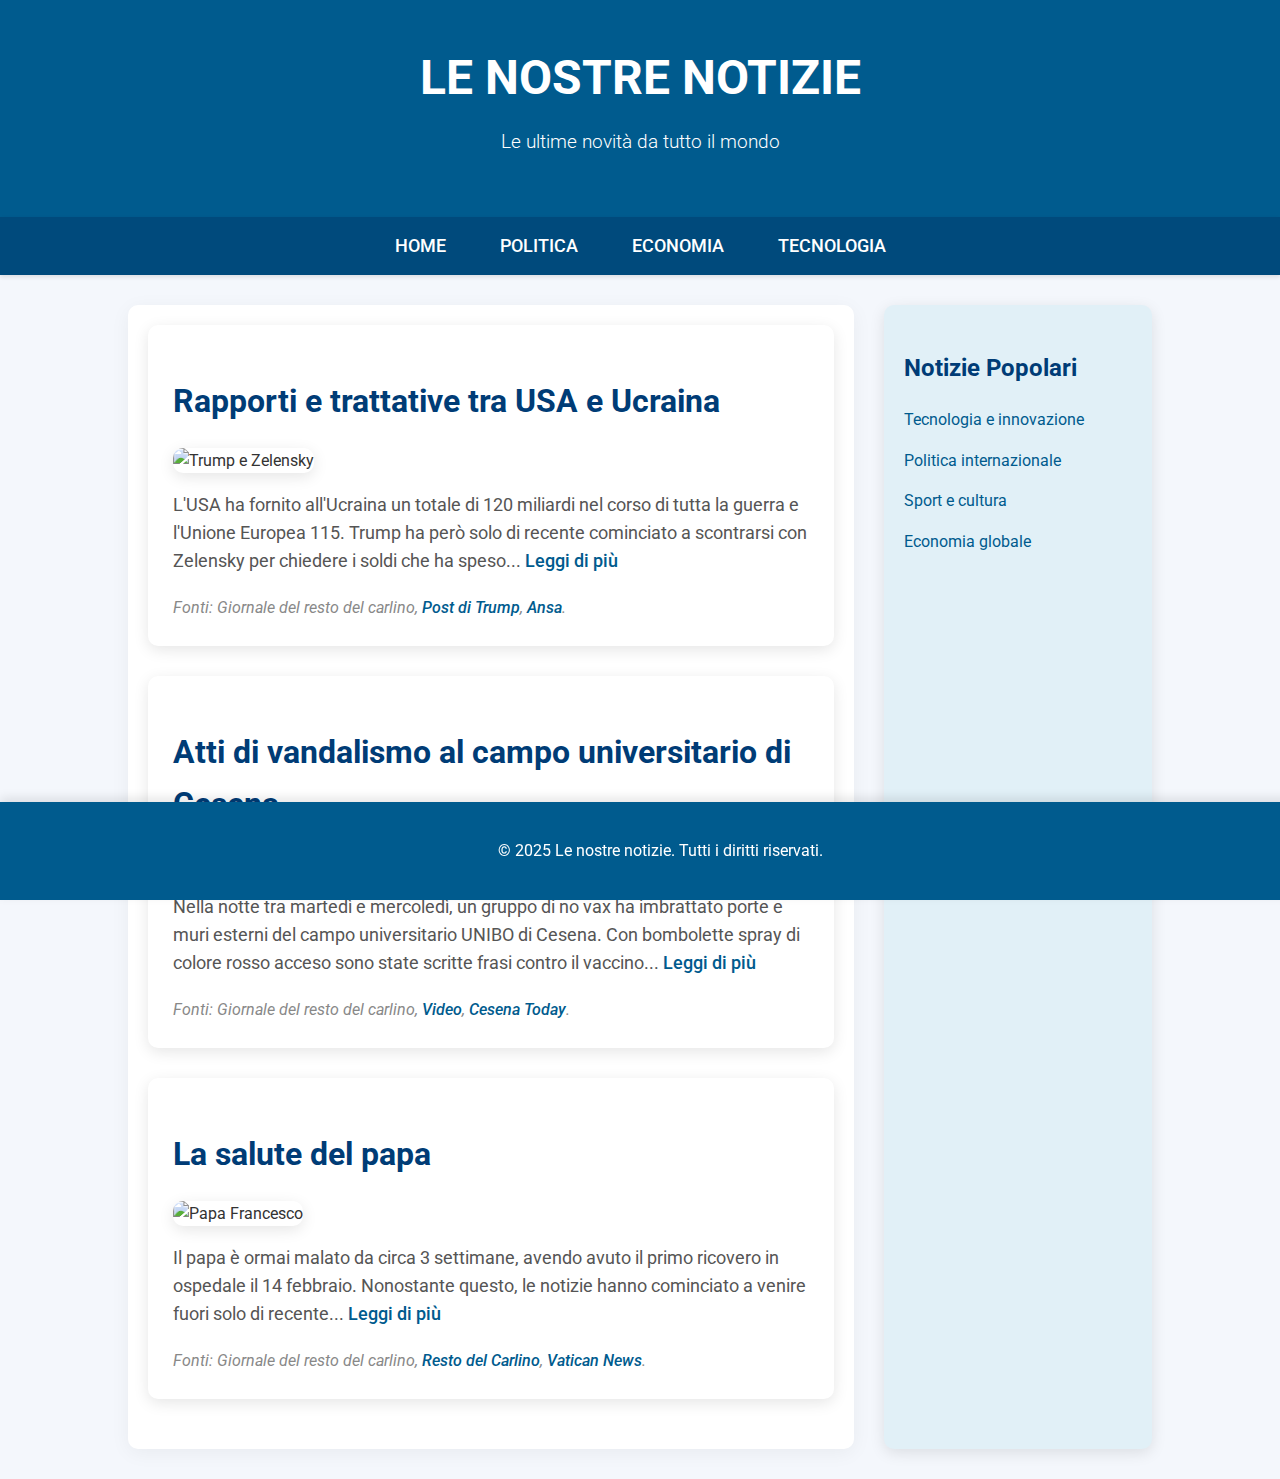
==== index.html @ 73ba54ee "Base del sito" ====
<!DOCTYPE html>
<html lang="it">
<head>
    <meta charset="UTF-8">
    <meta name="viewport" content="width=device-width, initial-scale=1.0">
    <title>Le nostre notizie</title>
    <link href="https://fonts.googleapis.com/css2?family=Roboto:wght@300;400;500;700&display=swap" rel="stylesheet">
    <style>
        /* Global Styles */
        body {
            font-family: 'Roboto', sans-serif;
            margin: 0;
            padding: 0;
            background-color: #f4f7fc;
            color: #333;
            line-height: 1.6;
        }

        header {
            background-color: #005b8e;
            color: #fff;
            text-align: center;
            padding: 40px;
            box-shadow: 0 4px 10px rgba(0, 0, 0, 0.1);
        }

        header h1 {
            margin: 0;
            font-size: 3rem;
            font-weight: 700;
            text-transform: uppercase;
        }

        header p {
            font-size: 1.2rem;
            font-weight: 300;
            margin-top: 10px;
        }

        nav {
            background-color: #004a7c;
            padding: 15px 0;
            text-align: center;
            font-weight: 500;
            box-shadow: 0 2px 4px rgba(0, 0, 0, 0.1);
        }

        nav a {
            color: #fff;
            text-decoration: none;
            margin: 0 25px;
            text-transform: uppercase;
            font-size: 1.1rem;
            transition: color 0.3s ease, transform 0.3s ease;
        }

        nav a:hover {
            color: #ffd700;
            transform: scale(1.1);
        }

        /* Layout Styles */
        .container {
            display: flex;
            flex-wrap: wrap;
            justify-content: space-between;
            padding: 30px 10%;
            gap: 30px;
        }

        .main-content {
            flex: 3;
            padding: 20px;
            background-color: #fff;
            border-radius: 10px;
            box-shadow: 0 4px 20px rgba(0, 0, 0, 0.05);
        }

        .sidebar {
            flex: 1;
            background-color: #e1f0f7;
            padding: 20px;
            border-radius: 10px;
            box-shadow: 0 4px 15px rgba(0, 0, 0, 0.1);
        }

        .news-item {
            background-color: #fff;
            padding: 25px;
            margin-bottom: 30px;
            border-radius: 10px;
            box-shadow: 0 4px 15px rgba(0, 0, 0, 0.1);
        }

        .news-item h2 {
            font-size: 2rem;
            color: #003c76;
            margin-bottom: 20px;
        }

        .news-item img {
            width: 100%;
            border-radius: 10px;
            box-shadow: 0 4px 15px rgba(0, 0, 0, 0.1);
            transition: transform 0.3s ease;
        }

        .news-item img:hover {
            transform: scale(1.05);
        }

        .news-item p {
            font-size: 1.1rem;
            margin-bottom: 20px;
            color: #555;
        }

        .news-item i {
            font-size: 1rem;
            color: #888;
        }

        .news-item a {
            color: #005b8e;
            text-decoration: none;
            font-weight: 500;
            transition: color 0.3s ease;
        }

        .news-item a:hover {
            color: #ffd700;
        }

        /* Sidebar Styles */
        .sidebar h3 {
            font-size: 1.5rem;
            color: #003c76;
            margin-bottom: 20px;
        }

        .sidebar ul {
            list-style-type: none;
            padding: 0;
        }

        .sidebar ul li {
            margin-bottom: 15px;
        }

        .sidebar ul li a {
            color: #005b8e;
            text-decoration: none;
            font-size: 1rem;
            transition: color 0.3s ease;
        }

        .sidebar ul li a:hover {
            color: #ffd700;
        }

        /* Footer Styles */
        footer {
            background-color: #005b8e;
            color: #fff;
            text-align: center;
            padding: 20px;
            font-size: 1rem;
            position: fixed;
            width: 100%;
            bottom: 0;
            box-shadow: 0 -4px 10px rgba(0, 0, 0, 0.1);
        }

        /* Responsiveness */
        @media (max-width: 768px) {
            .container {
                padding: 30px 5%;
            }

            .main-content {
                flex: 1;
            }

            .sidebar {
                flex: 1;
                margin-top: 30px;
            }

            header h1 {
                font-size: 2.5rem;
            }

            nav a {
                font-size: 1rem;
                margin: 0 15px;
            }
        }

    </style>
</head>
<body>

<header>
    <h1>Le nostre notizie</h1>
    <p>Le ultime novità da tutto il mondo</p>
</header>

<nav>
    <a href="#">Home</a>
    <a href="#">Politica</a>
    <a href="#">Economia</a>
    <a href="#">Tecnologia</a>
</nav>

<div class="container">
    <div class="main-content">
        <div class="news-item">
            <h2>Rapporti e trattative tra USA e Ucraina</h2>
            <img src="trump.webp" alt="Trump e Zelensky">
            <p>L'USA ha fornito all'Ucraina un totale di 120 miliardi nel corso di tutta la guerra e l'Unione Europea 115. Trump ha però solo di recente cominciato a scontrarsi con Zelensky per chiedere i soldi che ha speso... <a href="notizia1.html">Leggi di più</a></p>
            <i>Fonti: Giornale del resto del carlino, <a href="https://truthsocial.com/@realDonaldTrump/posts/114031332924234939">Post di Trump</a>, <a href="https://www.eunews.it/2025/02/19/trump-zelensky-dittatore-accuse-ue/">Ansa</a>.</i>
        </div>

        <div class="news-item">
            <h2>Atti di vandalismo al campo universitario di Cesena</h2>
            <img src="università.jpg" alt="Università di Cesena">
            <p>Nella notte tra martedì e mercoledì, un gruppo di no vax ha imbrattato porte e muri esterni del campo universitario UNIBO di Cesena. Con bombolette spray di colore rosso acceso sono state scritte frasi contro il vaccino... <a href="https://www.cesenatoday.it/video/vandali-no-vax-cesena-campus-video.html">Leggi di più</a></p>
            <i>Fonti: Giornale del resto del carlino, <a href="https://www.cesenatoday.it/video/vandali-no-vax-cesena-campus-video.html">Video</a>, <a href="https://www.cesenatoday.it/cronaca/raid-vandalico-campus-universitario-cesena-oggi.html">Cesena Today</a>.</i>
        </div>

        <div class="news-item">
            <h2>La salute del papa</h2>
            <img src="papa.jpeg" alt="Papa Francesco">
            <p>Il papa è ormai malato da circa 3 settimane, avendo avuto il primo ricovero in ospedale il 14 febbraio. Nonostante questo, le notizie hanno cominciato a venire fuori solo di recente... <a href="https://www.quotidiano.net/cronaca/papa-francesco-corvi-vaticano-x46p3sdi">Leggi di più</a></p>
            <i>Fonti: Giornale del resto del carlino, <a href="https://www.quotidiano.net/cronaca/papa-francesco-corvi-vaticano-x46p3sdi">Resto del Carlino</a>, <a href="https://www.vaticannews.va/it/papa/news/2025-02/notte-tranquilla-per-il-papa-al-gemelli.html">Vatican News</a>.</i>
        </div>
    </div>

    <div class="sidebar">
        <h3>Notizie Popolari</h3>
        <ul>
            <li><a href="#">Tecnologia e innovazione</a></li>
            <li><a href="#">Politica internazionale</a></li>
            <li><a href="#">Sport e cultura</a></li>
            <li><a href="#">Economia globale</a></li>
        </ul>
    </div>
</div>

<footer>
    <p>&copy; 2025 Le nostre notizie. Tutti i diritti riservati.</p>
</footer>

</body>
</html>
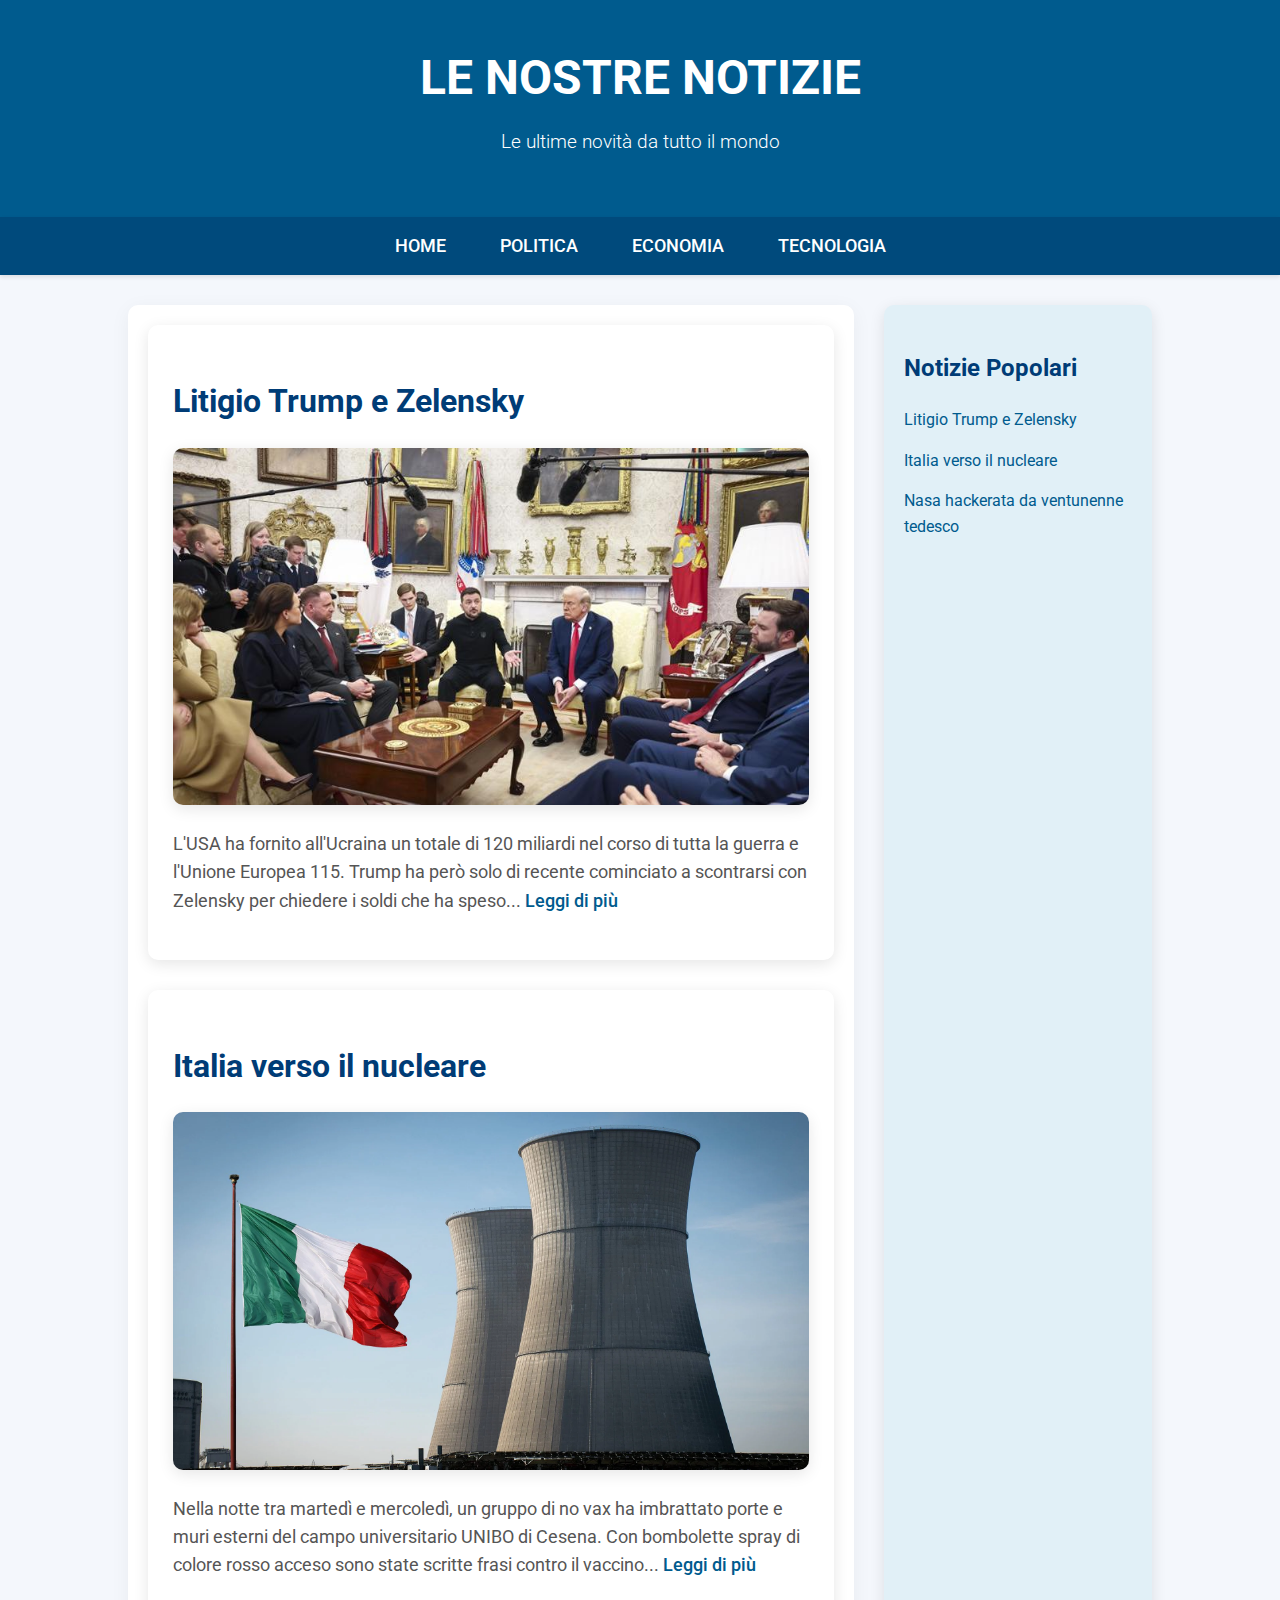
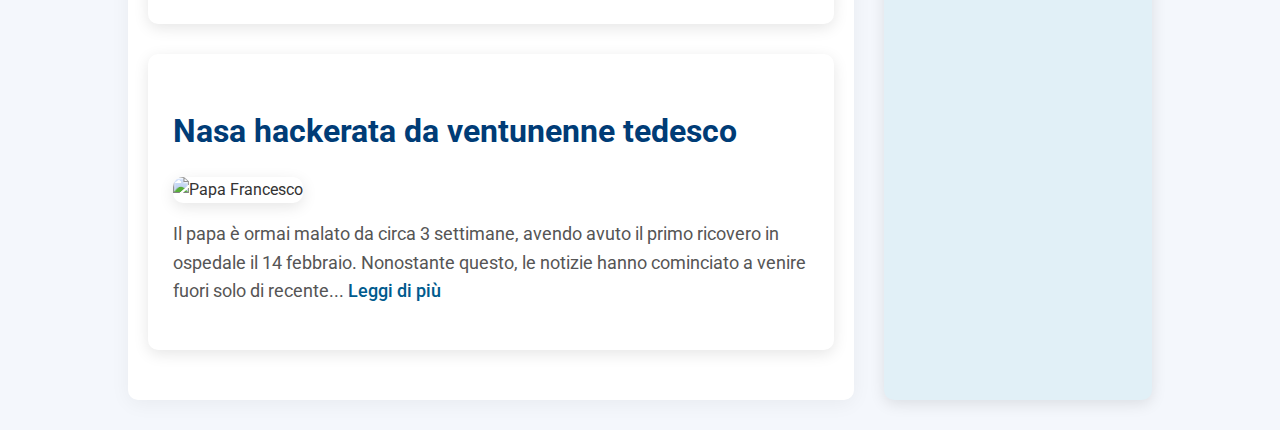
==== commit e021167b: "Modifica generale" ====
--- a/index.html
+++ b/index.html
@@ -206,50 +206,42 @@
 </header>
 
 <nav>
-    <a href="#">Home</a>
-    <a href="#">Politica</a>
-    <a href="#">Economia</a>
-    <a href="#">Tecnologia</a>
+    <a href="index.html">Home</a>
+    <a href="notizia1.html">Politica</a>
+    <a href="notizia2.html">Economia</a>
+    <a href="notizia3.html">Tecnologia</a>
 </nav>
 
 <div class="container">
     <div class="main-content">
         <div class="news-item">
-            <h2>Rapporti e trattative tra USA e Ucraina</h2>
-            <img src="trump.webp" alt="Trump e Zelensky">
+            <h2>Litigio Trump e Zelensky</h2>
+            <img src="Trump-Zelensky.jpg" alt="Trump e Zelensky">
             <p>L'USA ha fornito all'Ucraina un totale di 120 miliardi nel corso di tutta la guerra e l'Unione Europea 115. Trump ha però solo di recente cominciato a scontrarsi con Zelensky per chiedere i soldi che ha speso... <a href="notizia1.html">Leggi di più</a></p>
-            <i>Fonti: Giornale del resto del carlino, <a href="https://truthsocial.com/@realDonaldTrump/posts/114031332924234939">Post di Trump</a>, <a href="https://www.eunews.it/2025/02/19/trump-zelensky-dittatore-accuse-ue/">Ansa</a>.</i>
         </div>
 
         <div class="news-item">
-            <h2>Atti di vandalismo al campo universitario di Cesena</h2>
-            <img src="università.jpg" alt="Università di Cesena">
+            <h2>Italia verso il nucleare</h2>
+            <img src="nucleare.webp" alt="Università di Cesena">
             <p>Nella notte tra martedì e mercoledì, un gruppo di no vax ha imbrattato porte e muri esterni del campo universitario UNIBO di Cesena. Con bombolette spray di colore rosso acceso sono state scritte frasi contro il vaccino... <a href="https://www.cesenatoday.it/video/vandali-no-vax-cesena-campus-video.html">Leggi di più</a></p>
-            <i>Fonti: Giornale del resto del carlino, <a href="https://www.cesenatoday.it/video/vandali-no-vax-cesena-campus-video.html">Video</a>, <a href="https://www.cesenatoday.it/cronaca/raid-vandalico-campus-universitario-cesena-oggi.html">Cesena Today</a>.</i>
         </div>
 
         <div class="news-item">
-            <h2>La salute del papa</h2>
+            <h2>Nasa hackerata da ventunenne tedesco</h2>
             <img src="papa.jpeg" alt="Papa Francesco">
             <p>Il papa è ormai malato da circa 3 settimane, avendo avuto il primo ricovero in ospedale il 14 febbraio. Nonostante questo, le notizie hanno cominciato a venire fuori solo di recente... <a href="https://www.quotidiano.net/cronaca/papa-francesco-corvi-vaticano-x46p3sdi">Leggi di più</a></p>
-            <i>Fonti: Giornale del resto del carlino, <a href="https://www.quotidiano.net/cronaca/papa-francesco-corvi-vaticano-x46p3sdi">Resto del Carlino</a>, <a href="https://www.vaticannews.va/it/papa/news/2025-02/notte-tranquilla-per-il-papa-al-gemelli.html">Vatican News</a>.</i>
         </div>
     </div>
 
     <div class="sidebar">
         <h3>Notizie Popolari</h3>
         <ul>
-            <li><a href="#">Tecnologia e innovazione</a></li>
-            <li><a href="#">Politica internazionale</a></li>
-            <li><a href="#">Sport e cultura</a></li>
-            <li><a href="#">Economia globale</a></li>
+            <li><a href="notizia1.html">Litigio Trump e Zelensky</a></li>
+            <li><a href="notizia2.html">Italia verso il nucleare</a></li>
+            <li><a href="notizia3.html">Nasa hackerata da ventunenne tedesco</a></li>
+
         </ul>
     </div>
 </div>
-
-<footer>
-    <p>&copy; 2025 Le nostre notizie. Tutti i diritti riservati.</p>
-</footer>
-
 </body>
 </html>
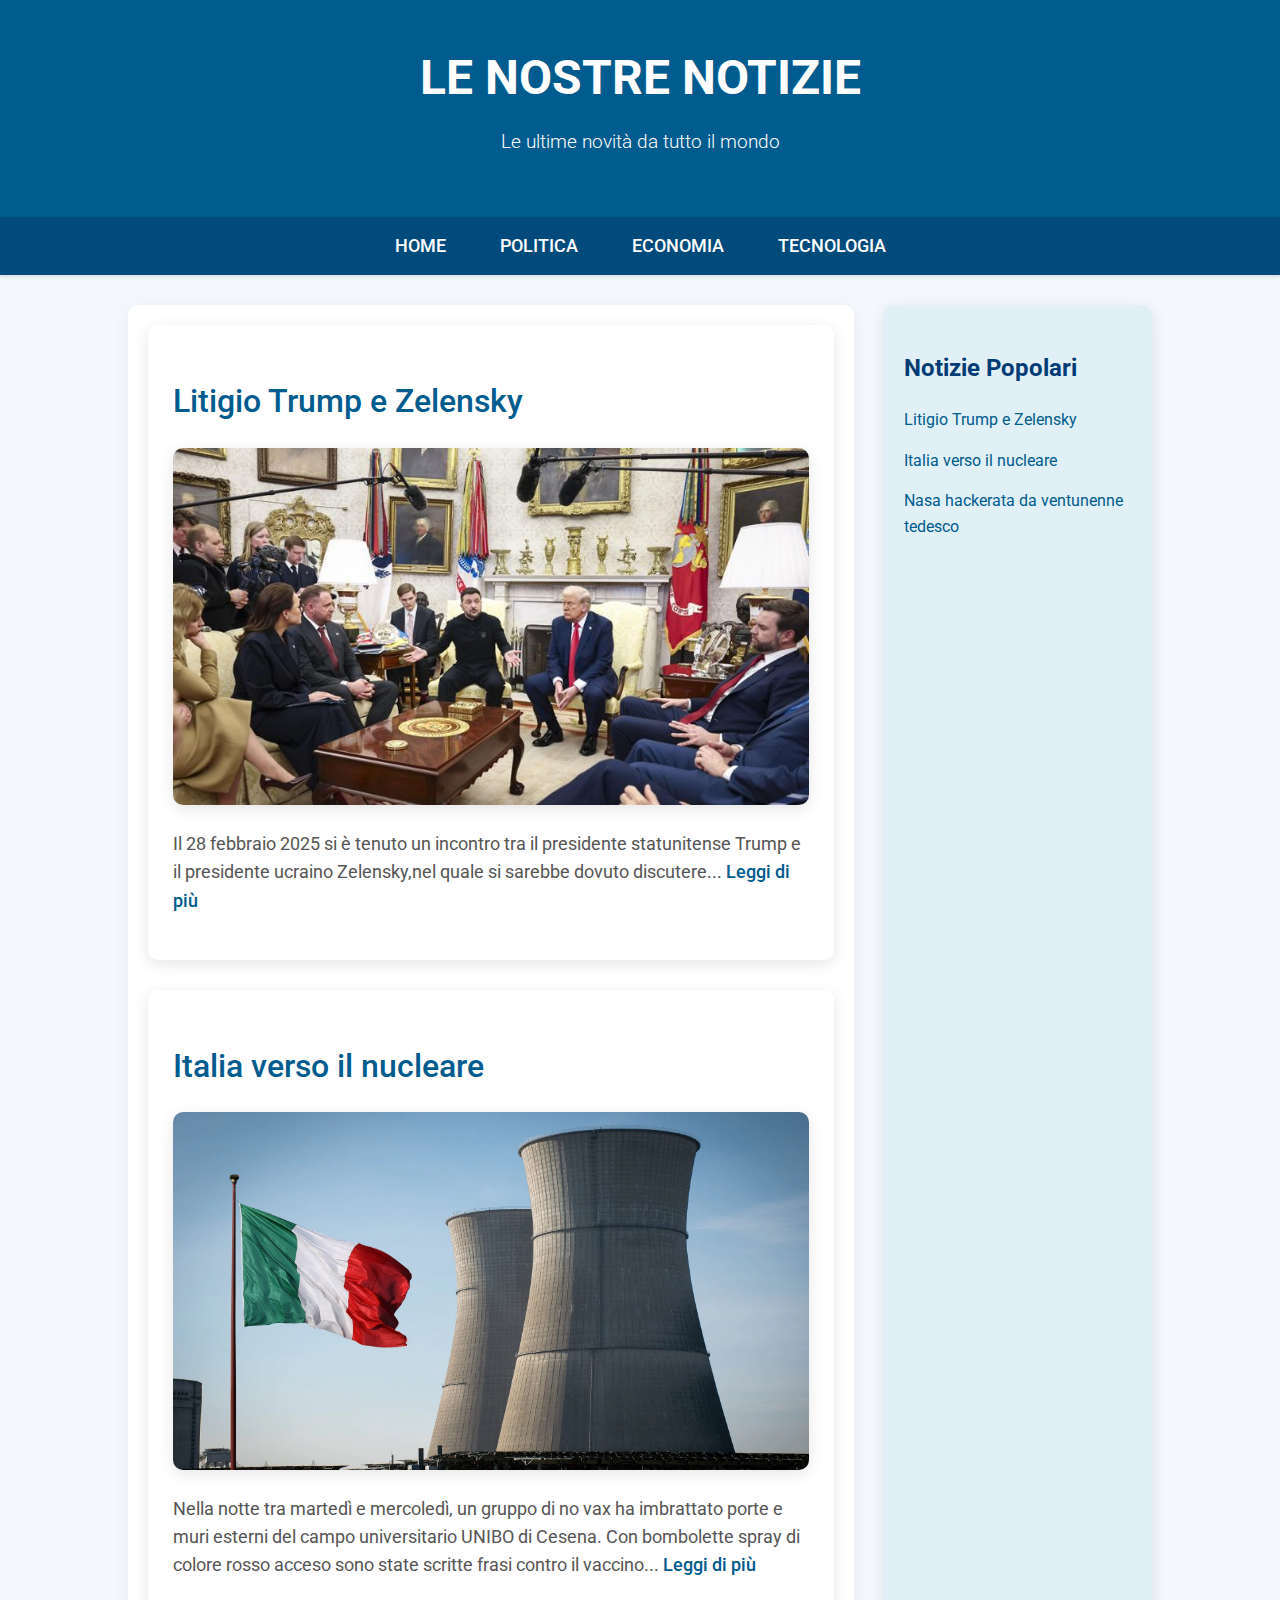
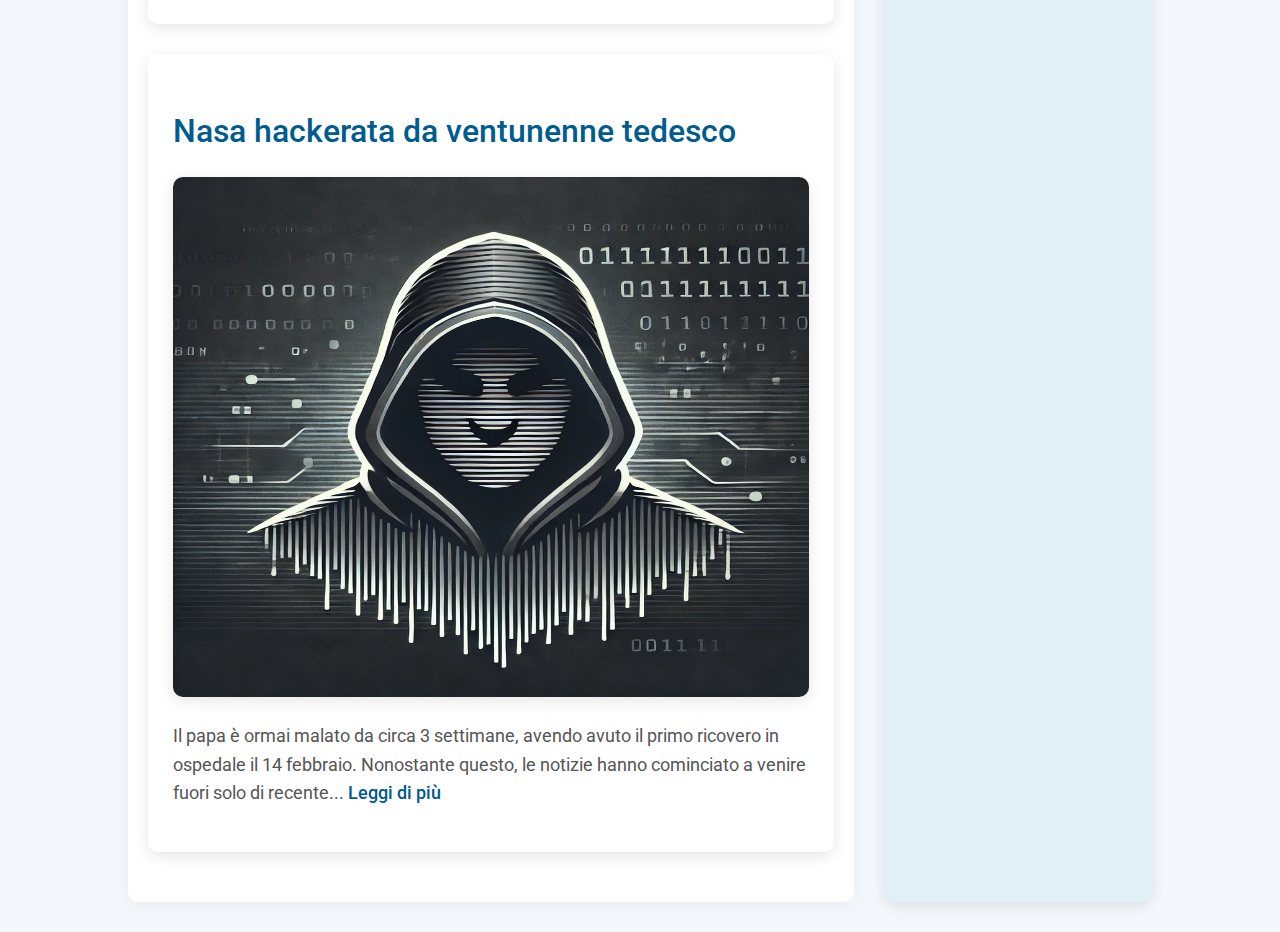
==== commit d3894726: "Aggiunta struttura a tutto" ====
--- a/index.html
+++ b/index.html
@@ -215,21 +215,21 @@
 <div class="container">
     <div class="main-content">
         <div class="news-item">
-            <h2>Litigio Trump e Zelensky</h2>
+            <h2><a href="notizia1.html">Litigio Trump e Zelensky</a></h2>
             <img src="Trump-Zelensky.jpg" alt="Trump e Zelensky">
-            <p>L'USA ha fornito all'Ucraina un totale di 120 miliardi nel corso di tutta la guerra e l'Unione Europea 115. Trump ha però solo di recente cominciato a scontrarsi con Zelensky per chiedere i soldi che ha speso... <a href="notizia1.html">Leggi di più</a></p>
+            <p>Il 28 febbraio 2025 si è tenuto un incontro tra il presidente statunitense Trump e il presidente ucraino Zelensky,nel quale si sarebbe dovuto discutere... <a href="notizia1.html">Leggi di più</a></p>
         </div>
 
         <div class="news-item">
-            <h2>Italia verso il nucleare</h2>
-            <img src="nucleare.webp" alt="Università di Cesena">
-            <p>Nella notte tra martedì e mercoledì, un gruppo di no vax ha imbrattato porte e muri esterni del campo universitario UNIBO di Cesena. Con bombolette spray di colore rosso acceso sono state scritte frasi contro il vaccino... <a href="https://www.cesenatoday.it/video/vandali-no-vax-cesena-campus-video.html">Leggi di più</a></p>
+            <h2><a href="notizia2.html">Italia verso il nucleare</a></h2>
+            <img src="nucleare.webp" alt="Italia verso il nucleare">
+            <p>Nella notte tra martedì e mercoledì, un gruppo di no vax ha imbrattato porte e muri esterni del campo universitario UNIBO di Cesena. Con bombolette spray di colore rosso acceso sono state scritte frasi contro il vaccino... <a href="notizia2.html">Leggi di più</a></p>
         </div>
 
         <div class="news-item">
-            <h2>Nasa hackerata da ventunenne tedesco</h2>
-            <img src="papa.jpeg" alt="Papa Francesco">
-            <p>Il papa è ormai malato da circa 3 settimane, avendo avuto il primo ricovero in ospedale il 14 febbraio. Nonostante questo, le notizie hanno cominciato a venire fuori solo di recente... <a href="https://www.quotidiano.net/cronaca/papa-francesco-corvi-vaticano-x46p3sdi">Leggi di più</a></p>
+            <h2><a href="notizia3.html">Nasa hackerata da ventunenne tedesco</a></h2>
+            <img src="Hacker.webp" alt="ShadowByte" height="520">
+            <p>Il papa è ormai malato da circa 3 settimane, avendo avuto il primo ricovero in ospedale il 14 febbraio. Nonostante questo, le notizie hanno cominciato a venire fuori solo di recente... <a href="notizia3.html">Leggi di più</a></p>
         </div>
     </div>
 
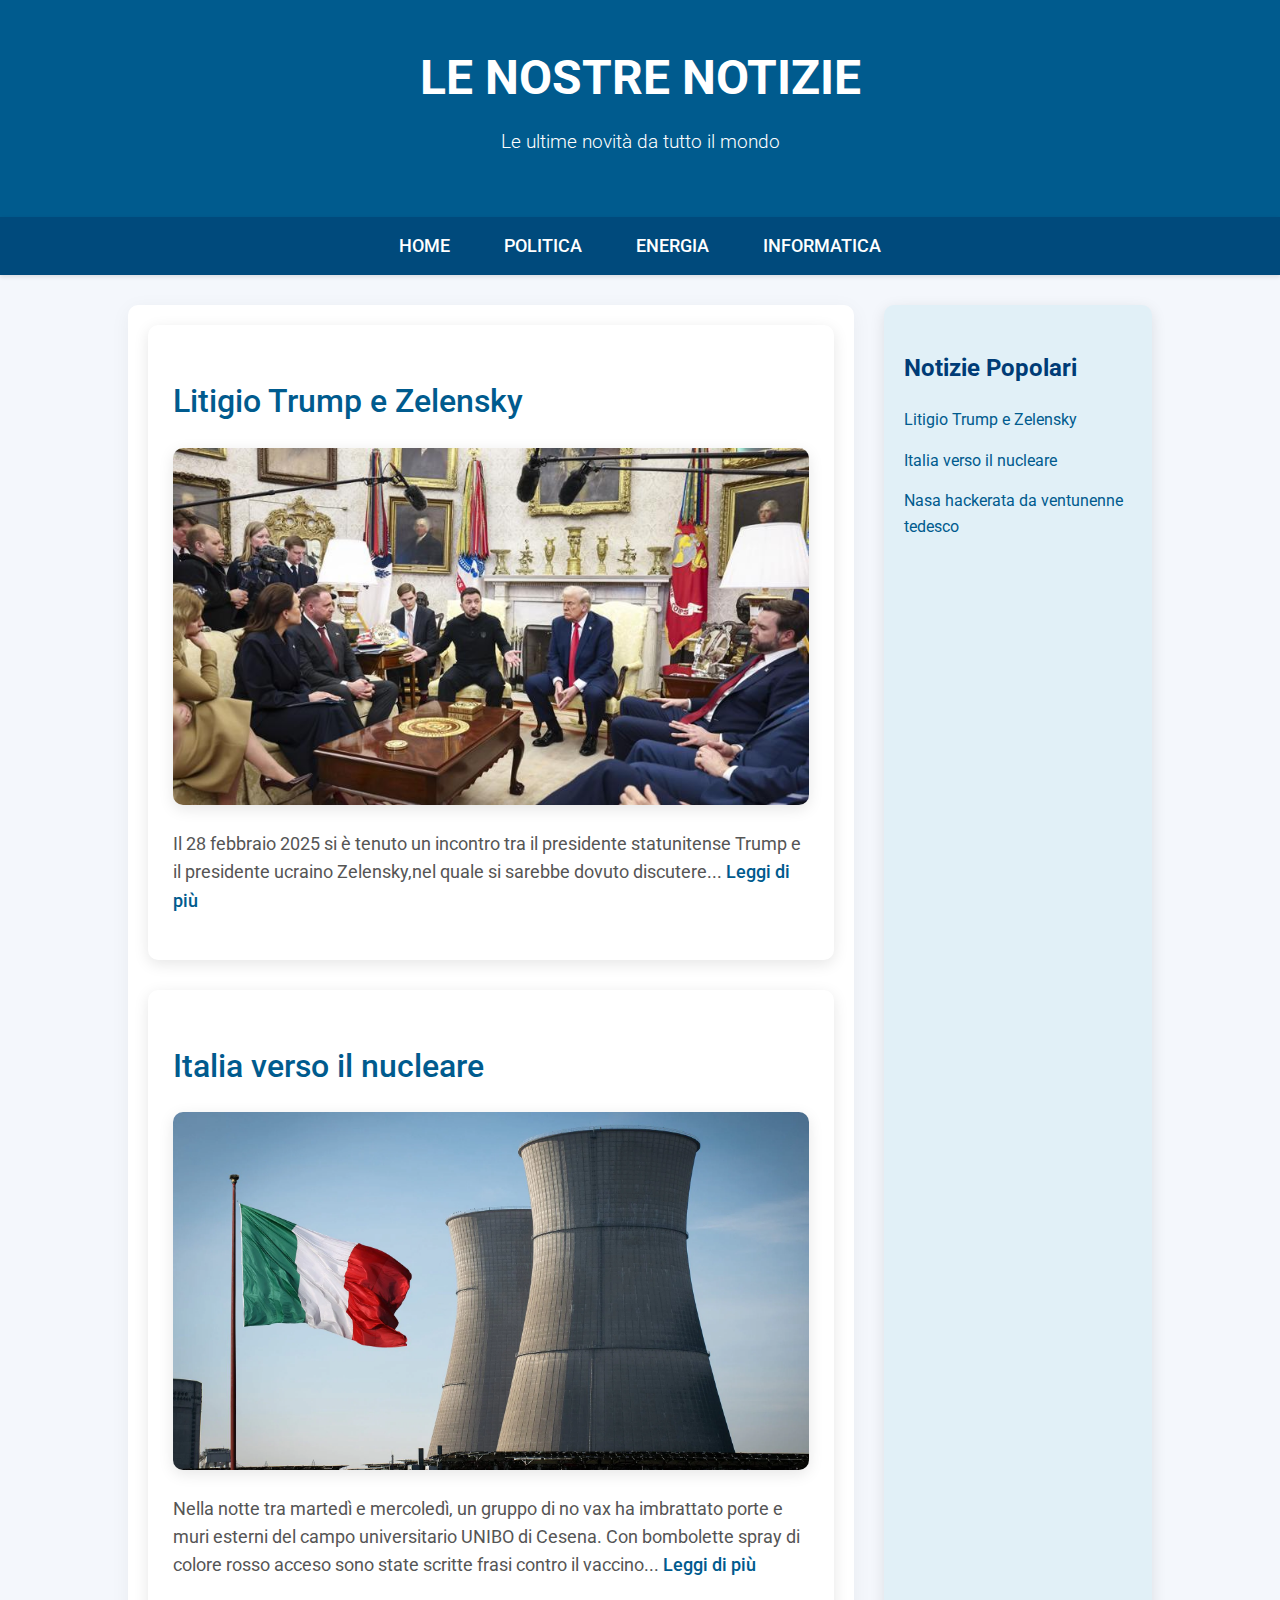
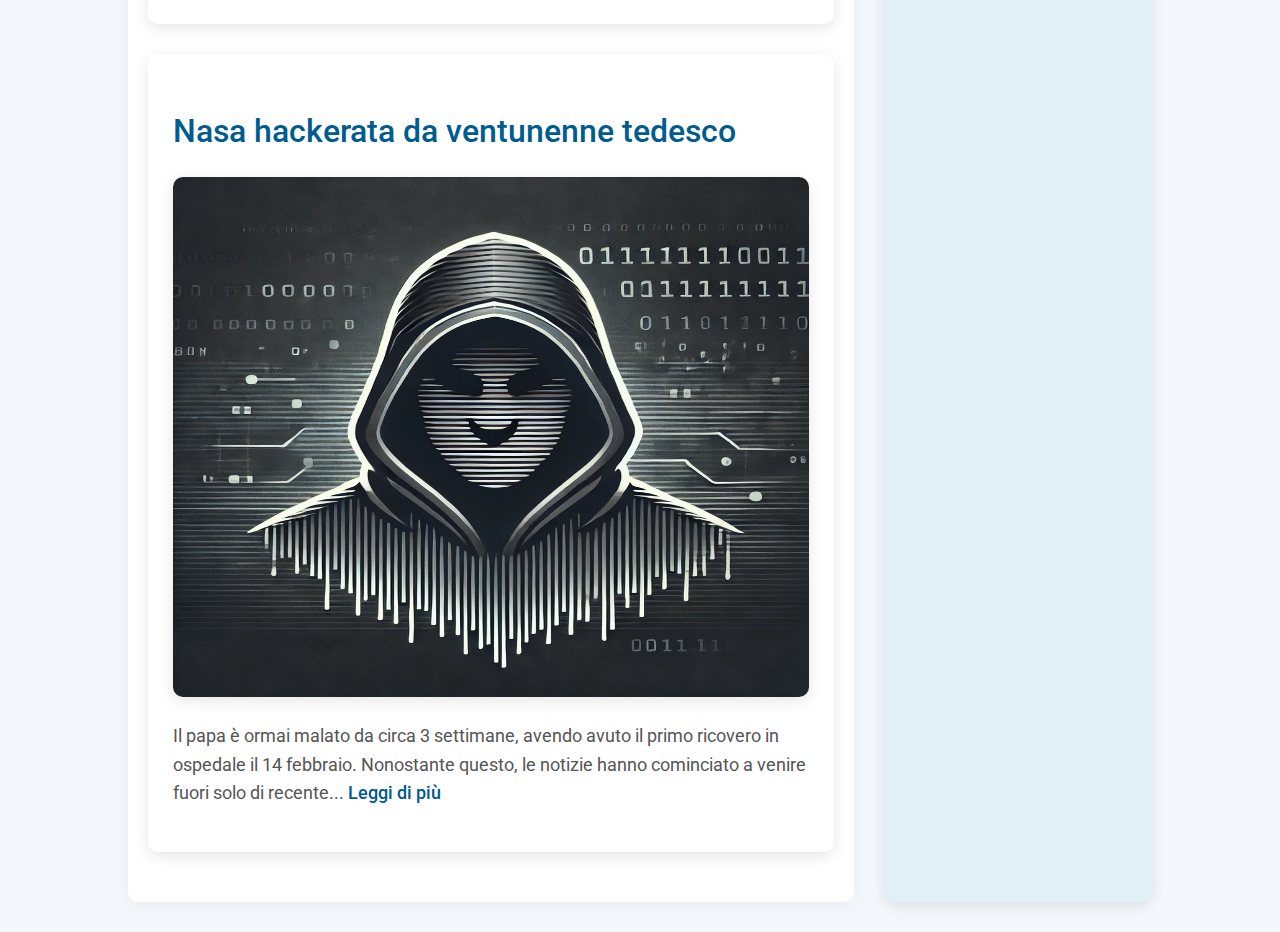
==== commit 7975cab6: "modifica struttura" ====
--- a/index.html
+++ b/index.html
@@ -208,8 +208,8 @@
 <nav>
     <a href="index.html">Home</a>
     <a href="notizia1.html">Politica</a>
-    <a href="notizia2.html">Economia</a>
-    <a href="notizia3.html">Tecnologia</a>
+    <a href="notizia2.html">Energia</a>
+    <a href="notizia3.html">Informatica</a>
 </nav>
 
 <div class="container">
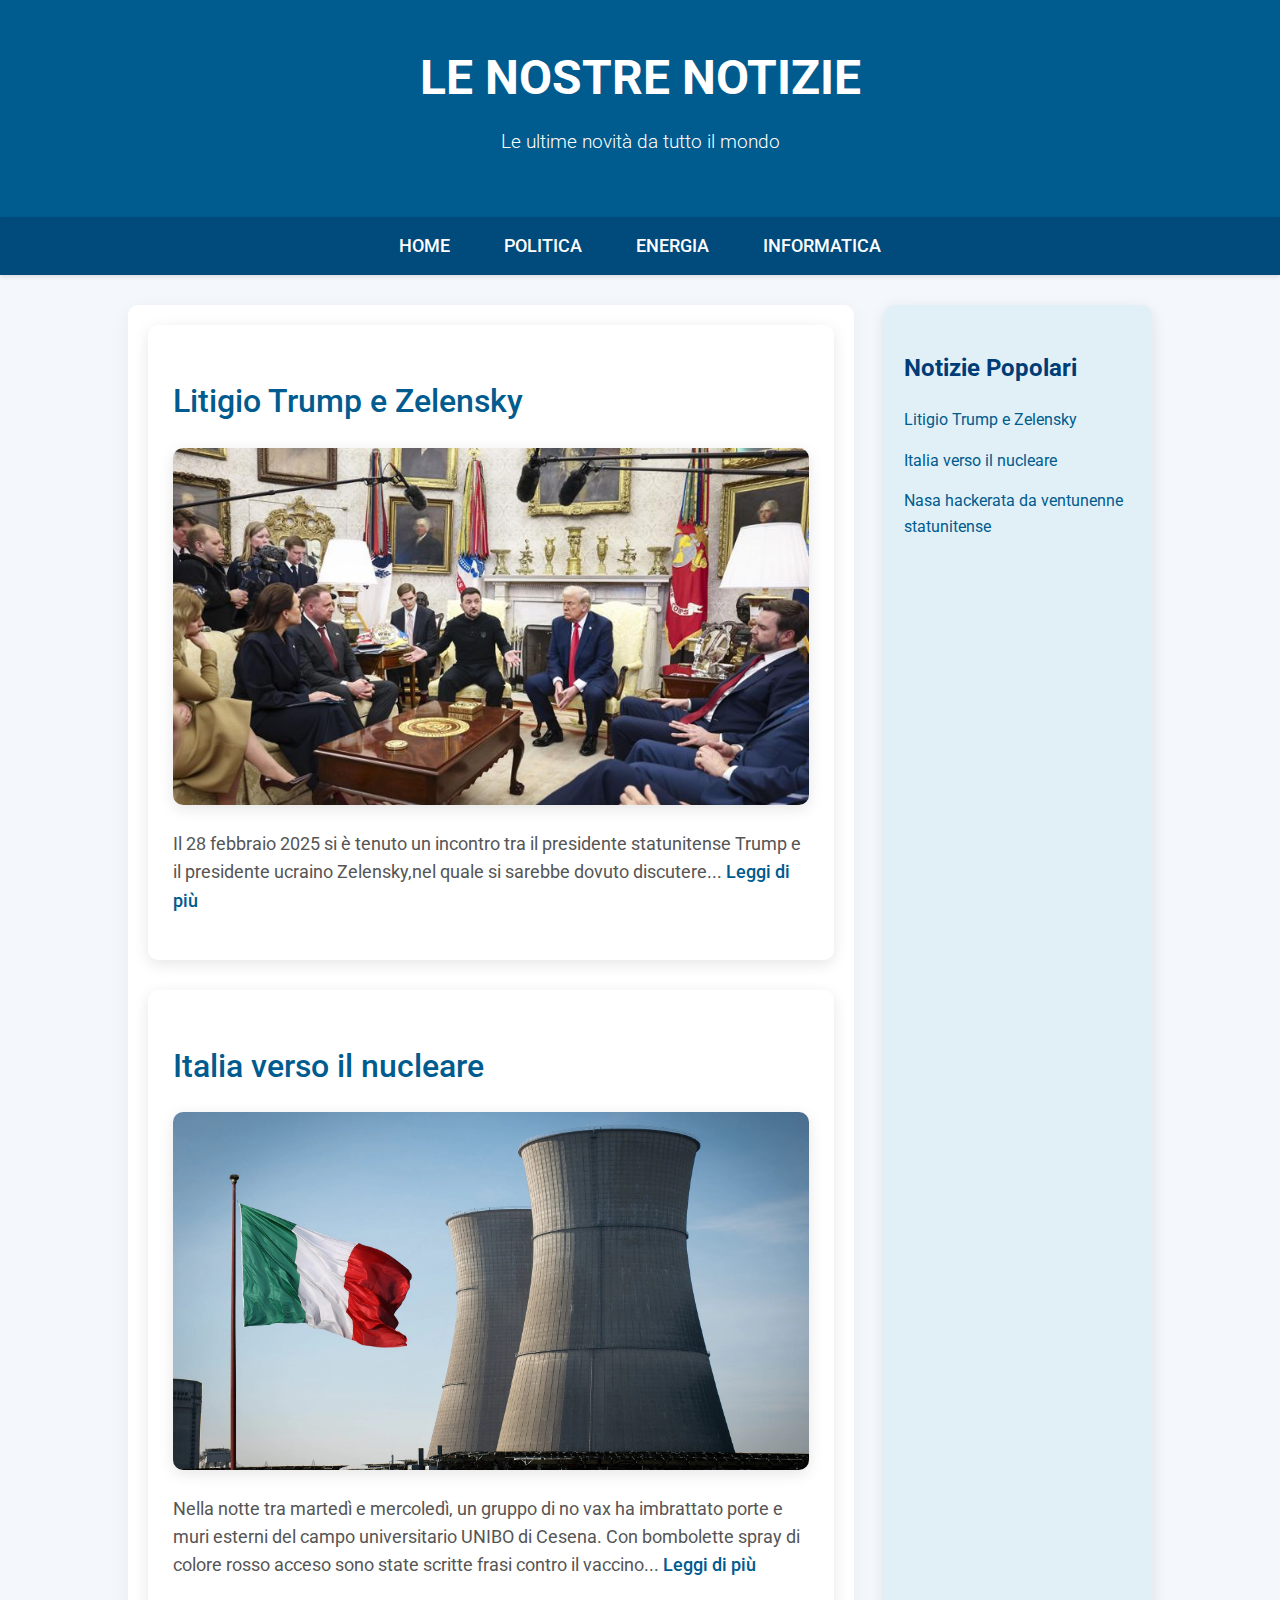
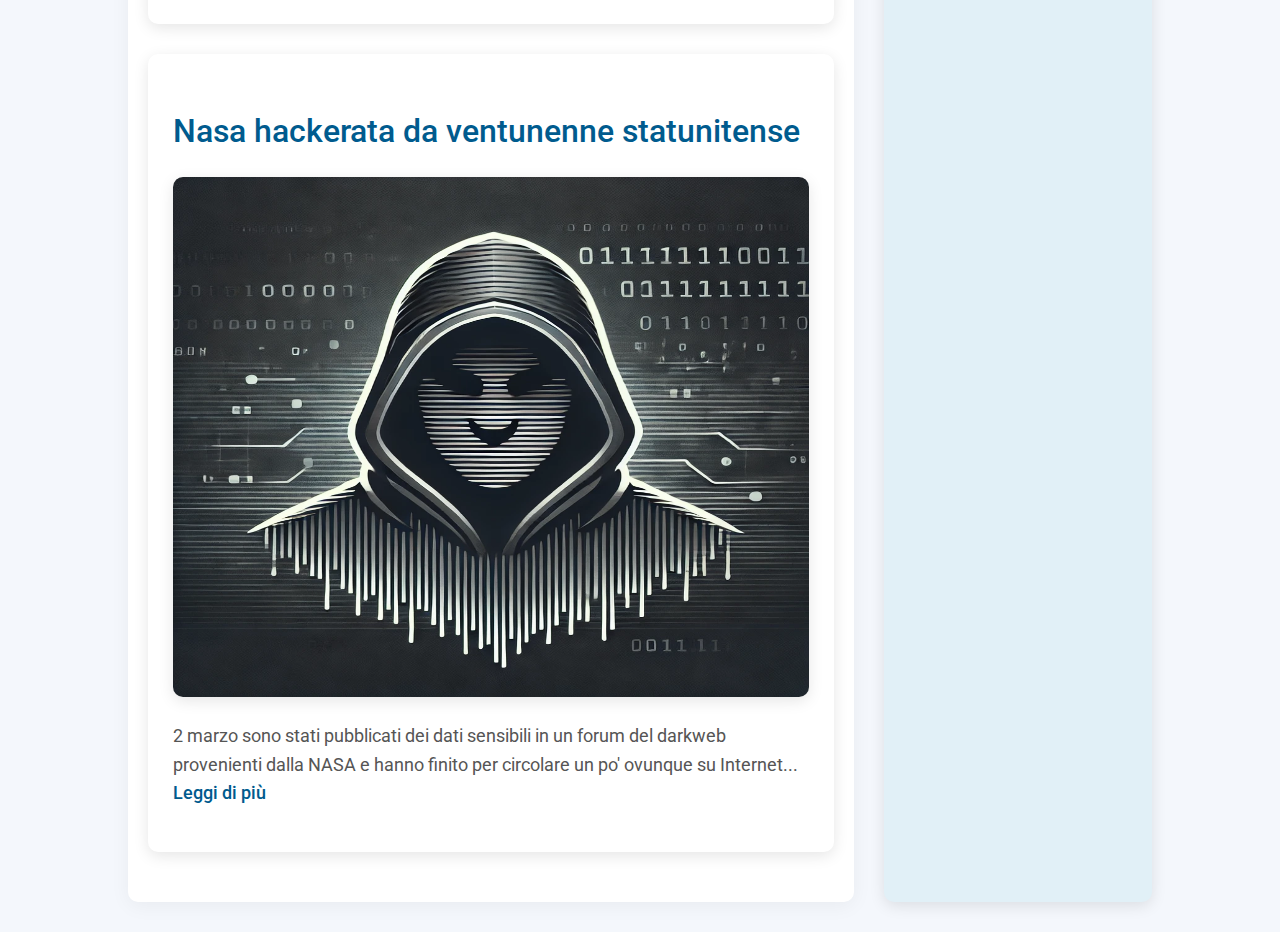
==== commit 3d024ed7: "Update index.html" ====
--- a/index.html
+++ b/index.html
@@ -227,9 +227,9 @@
         </div>
 
         <div class="news-item">
-            <h2><a href="notizia3.html">Nasa hackerata da ventunenne tedesco</a></h2>
+            <h2><a href="notizia3.html">Nasa hackerata da ventunenne statunitense</a></h2>
             <img src="Hacker.webp" alt="ShadowByte" height="520">
-            <p>Il papa è ormai malato da circa 3 settimane, avendo avuto il primo ricovero in ospedale il 14 febbraio. Nonostante questo, le notizie hanno cominciato a venire fuori solo di recente... <a href="notizia3.html">Leggi di più</a></p>
+            <p> 2 marzo sono stati pubblicati dei dati sensibili in un forum del darkweb provenienti dalla NASA e hanno finito per circolare un po' ovunque su Internet...  <a href="notizia3.html">Leggi di più</a></p>
         </div>
     </div>
 
@@ -238,7 +238,7 @@
         <ul>
             <li><a href="notizia1.html">Litigio Trump e Zelensky</a></li>
             <li><a href="notizia2.html">Italia verso il nucleare</a></li>
-            <li><a href="notizia3.html">Nasa hackerata da ventunenne tedesco</a></li>
+            <li><a href="notizia3.html">Nasa hackerata da ventunenne statunitense</a></li>
 
         </ul>
     </div>
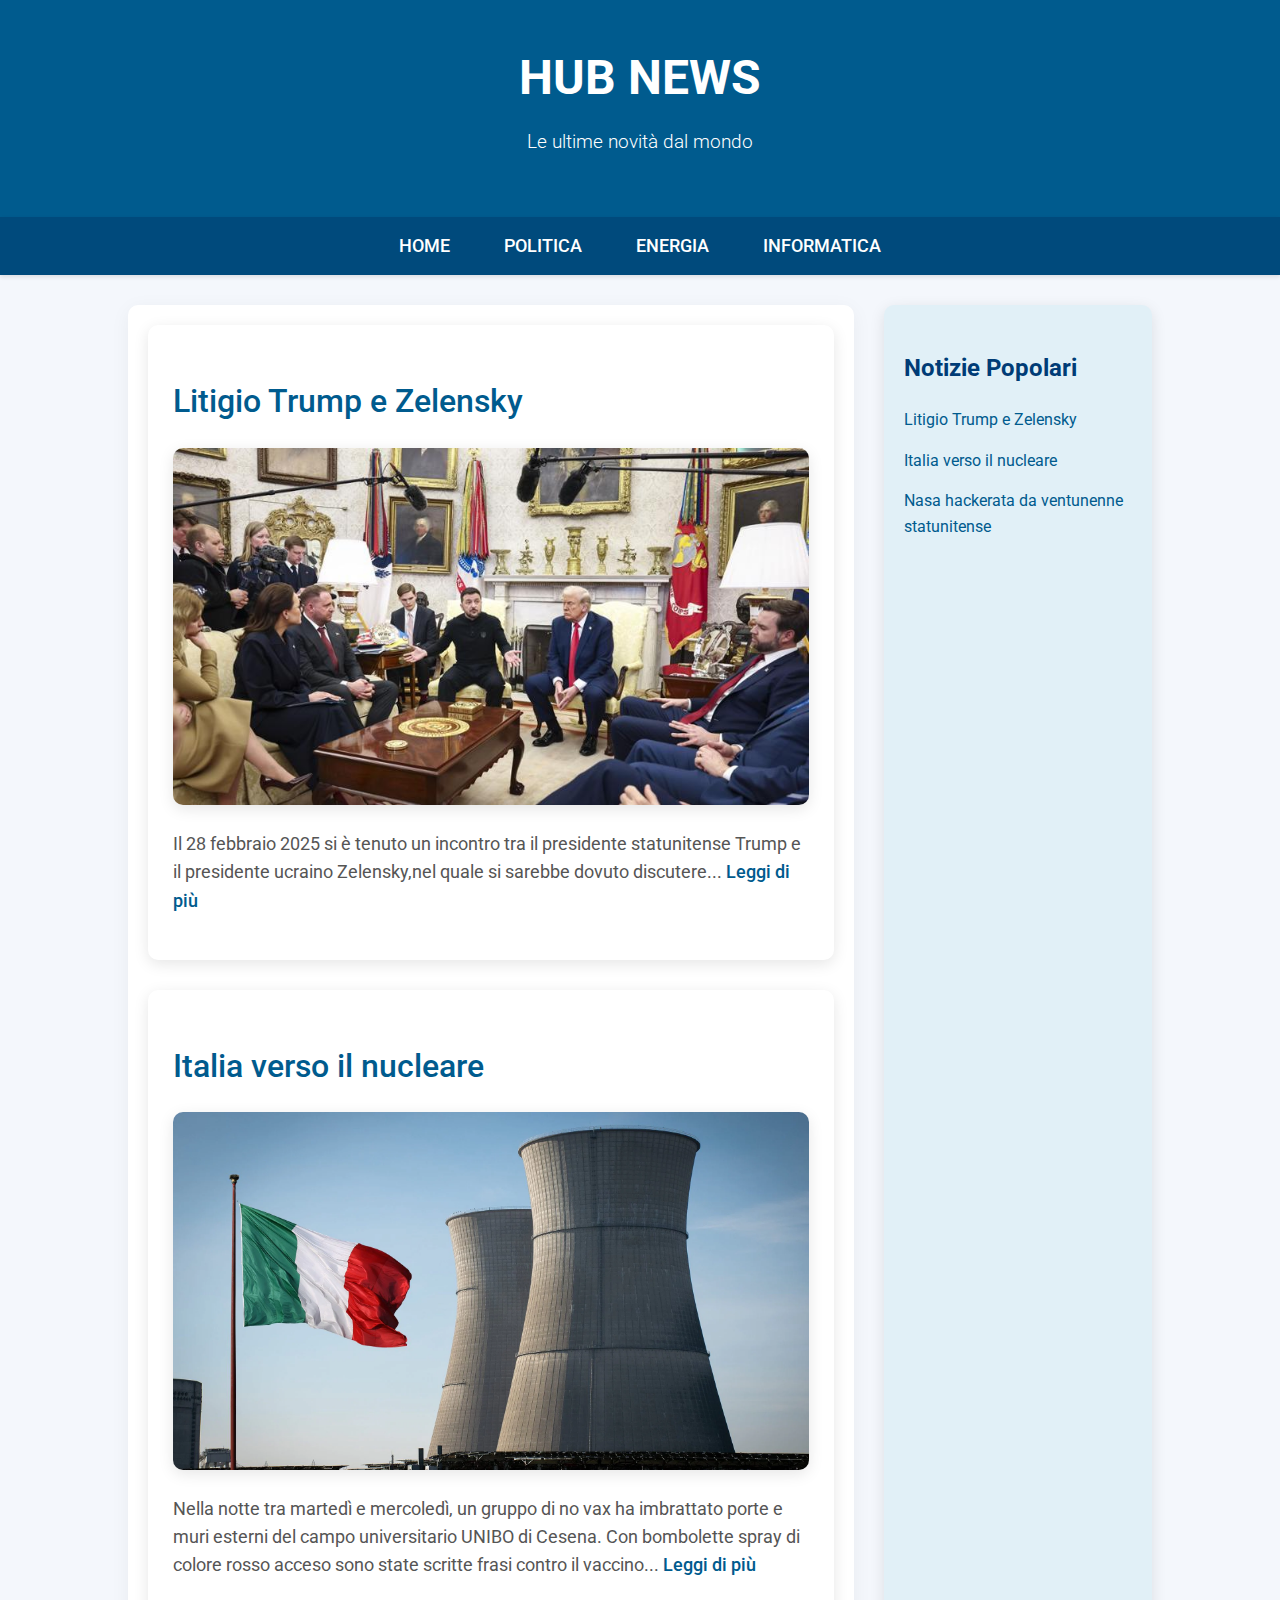
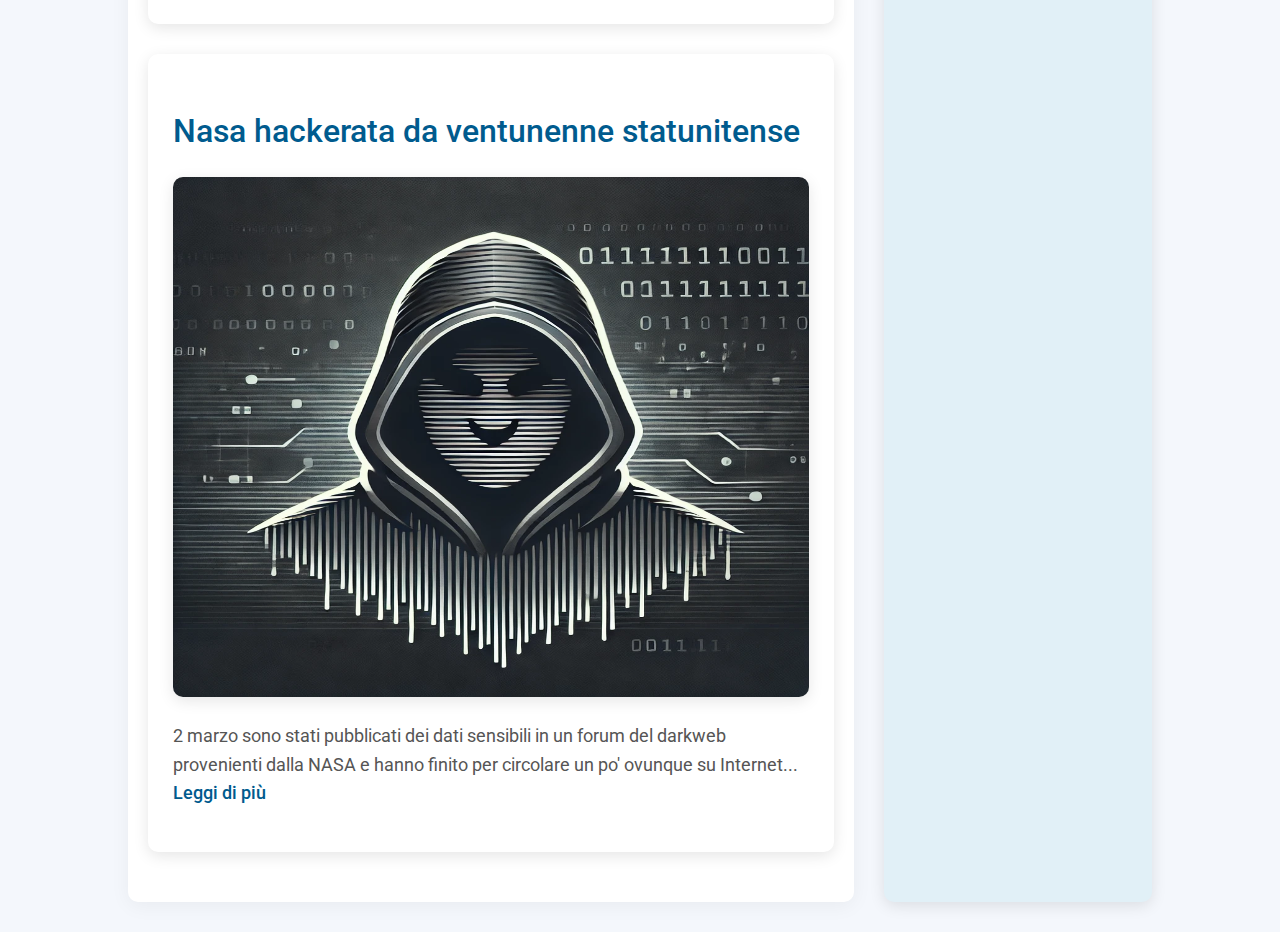
==== commit 1aadc466: "Update index.html" ====
--- a/index.html
+++ b/index.html
@@ -3,7 +3,7 @@
 <head>
     <meta charset="UTF-8">
     <meta name="viewport" content="width=device-width, initial-scale=1.0">
-    <title>Le nostre notizie</title>
+    <title>Hub News</title>
     <link href="https://fonts.googleapis.com/css2?family=Roboto:wght@300;400;500;700&display=swap" rel="stylesheet">
     <style>
         /* Global Styles */
@@ -201,8 +201,8 @@
 <body>
 
 <header>
-    <h1>Le nostre notizie</h1>
-    <p>Le ultime novità da tutto il mondo</p>
+    <h1>HUB NEWS</h1>
+    <p>Le ultime novità dal mondo</p>
 </header>
 
 <nav>
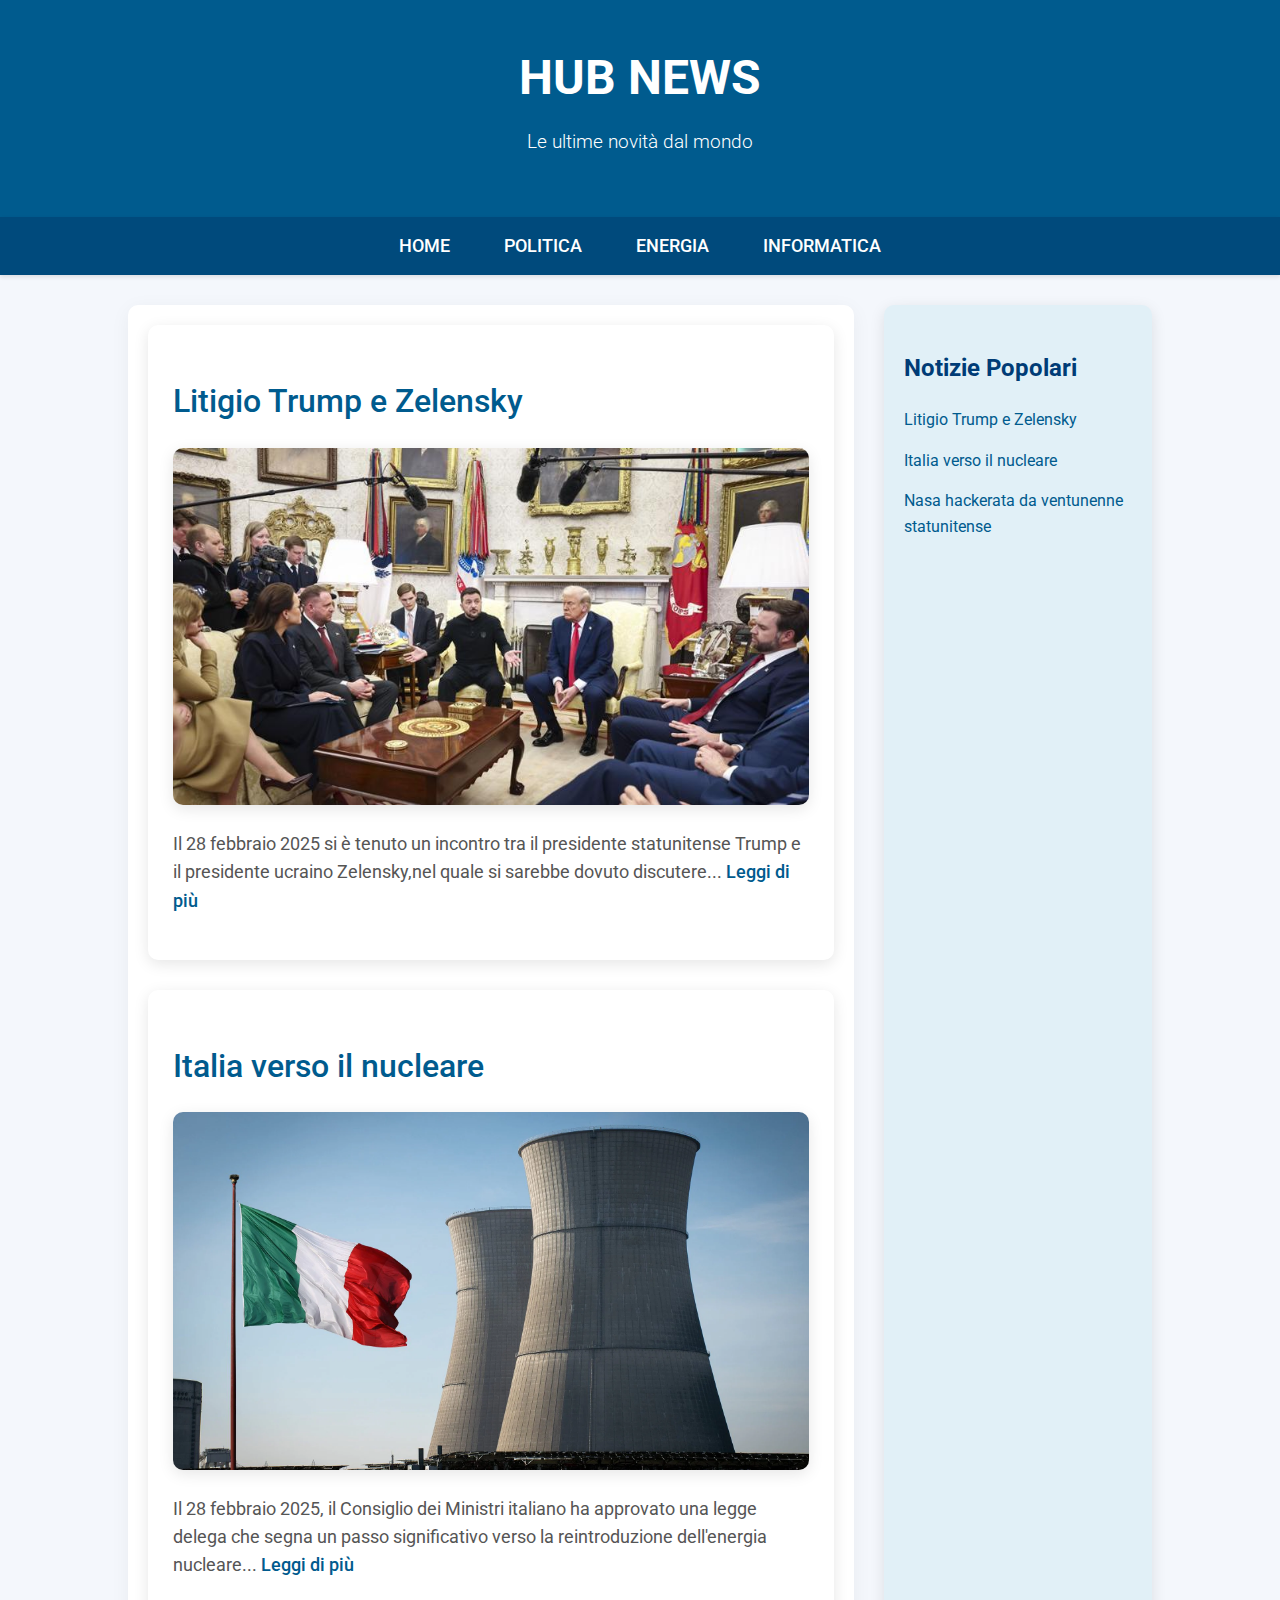
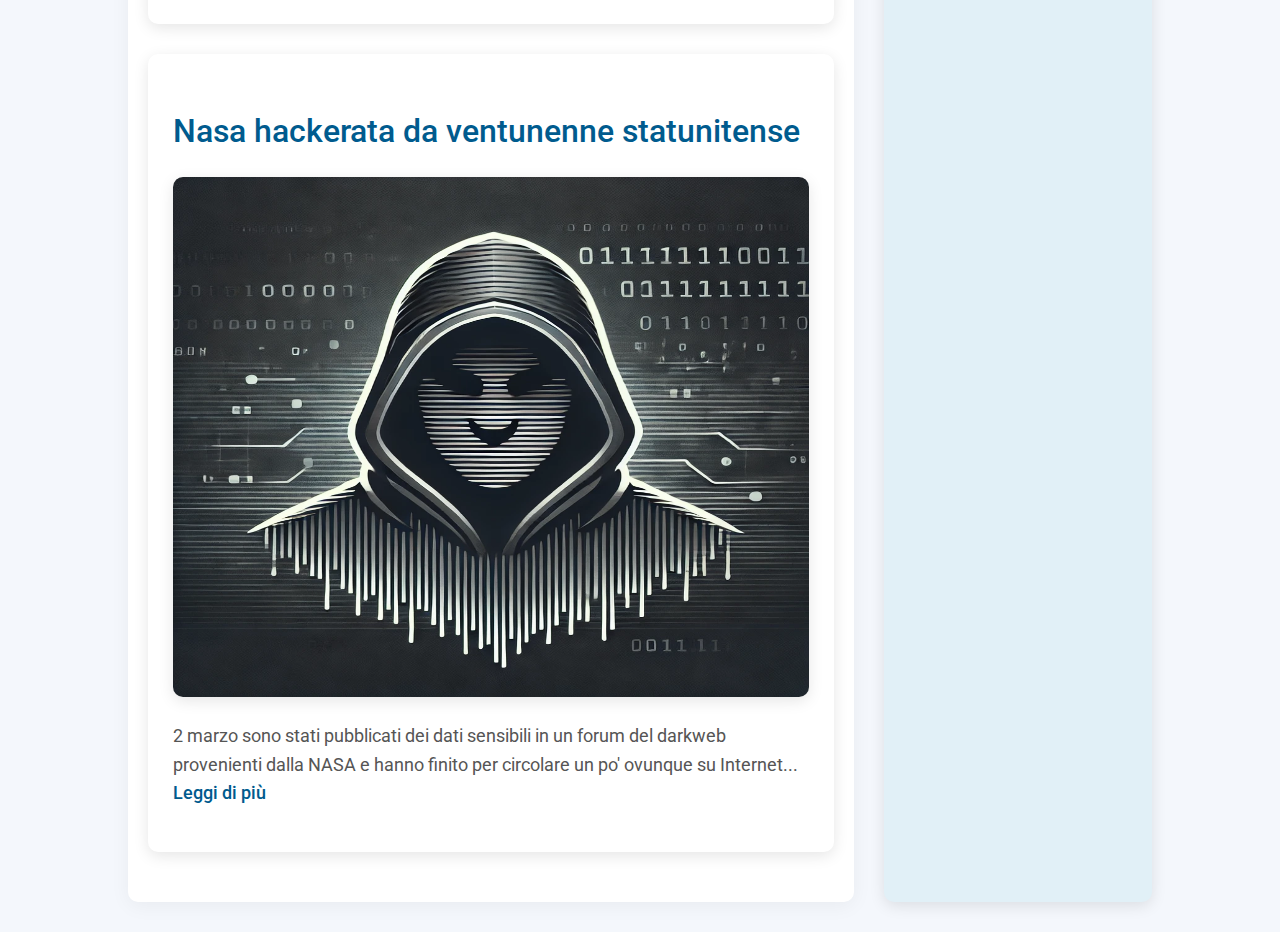
==== commit d8a29d96: "modifica testo introduttivo" ====
--- a/index.html
+++ b/index.html
@@ -223,7 +223,7 @@
         <div class="news-item">
             <h2><a href="notizia2.html">Italia verso il nucleare</a></h2>
             <img src="nucleare.webp" alt="Italia verso il nucleare">
-            <p>Nella notte tra martedì e mercoledì, un gruppo di no vax ha imbrattato porte e muri esterni del campo universitario UNIBO di Cesena. Con bombolette spray di colore rosso acceso sono state scritte frasi contro il vaccino... <a href="notizia2.html">Leggi di più</a></p>
+            <p>Il 28 febbraio 2025, il Consiglio dei Ministri italiano ha approvato una legge delega che segna un passo significativo verso la reintroduzione dell'energia nucleare... <a href="notizia2.html">Leggi di più</a></p>
         </div>
 
         <div class="news-item">
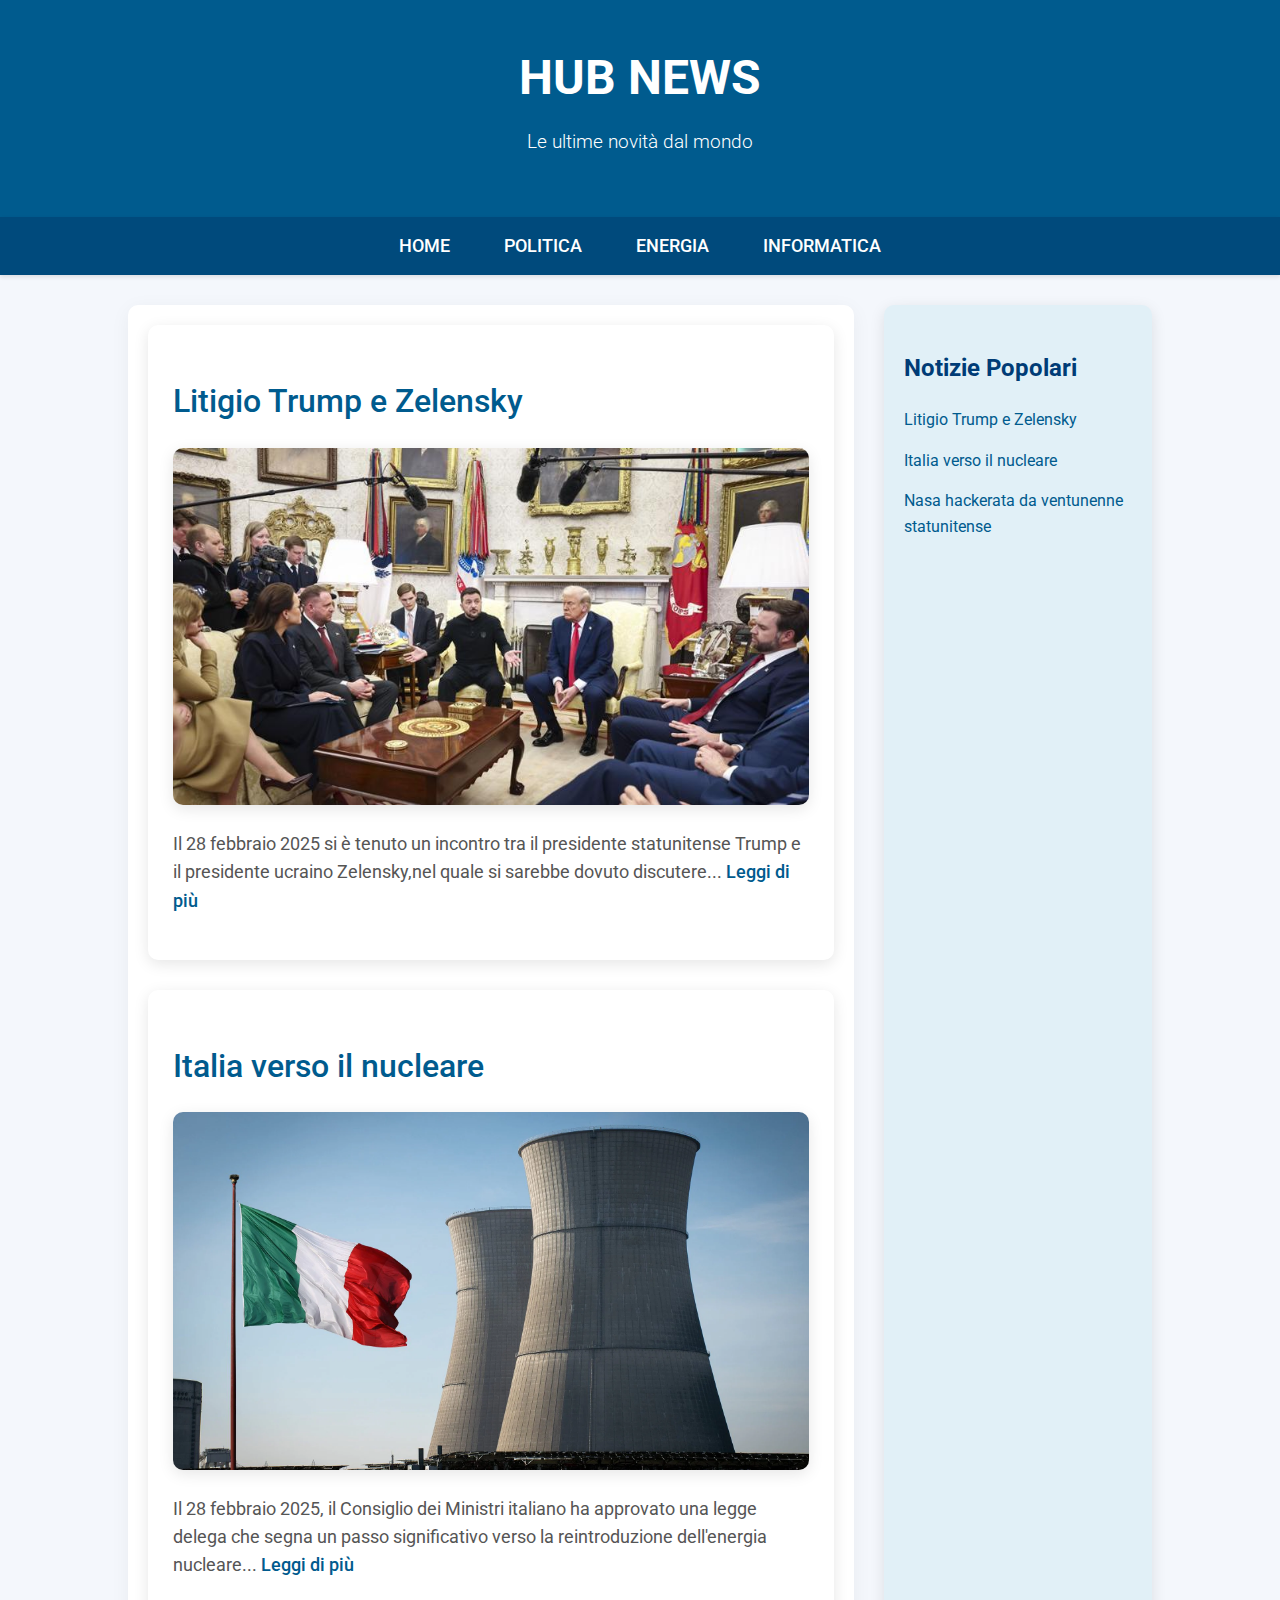
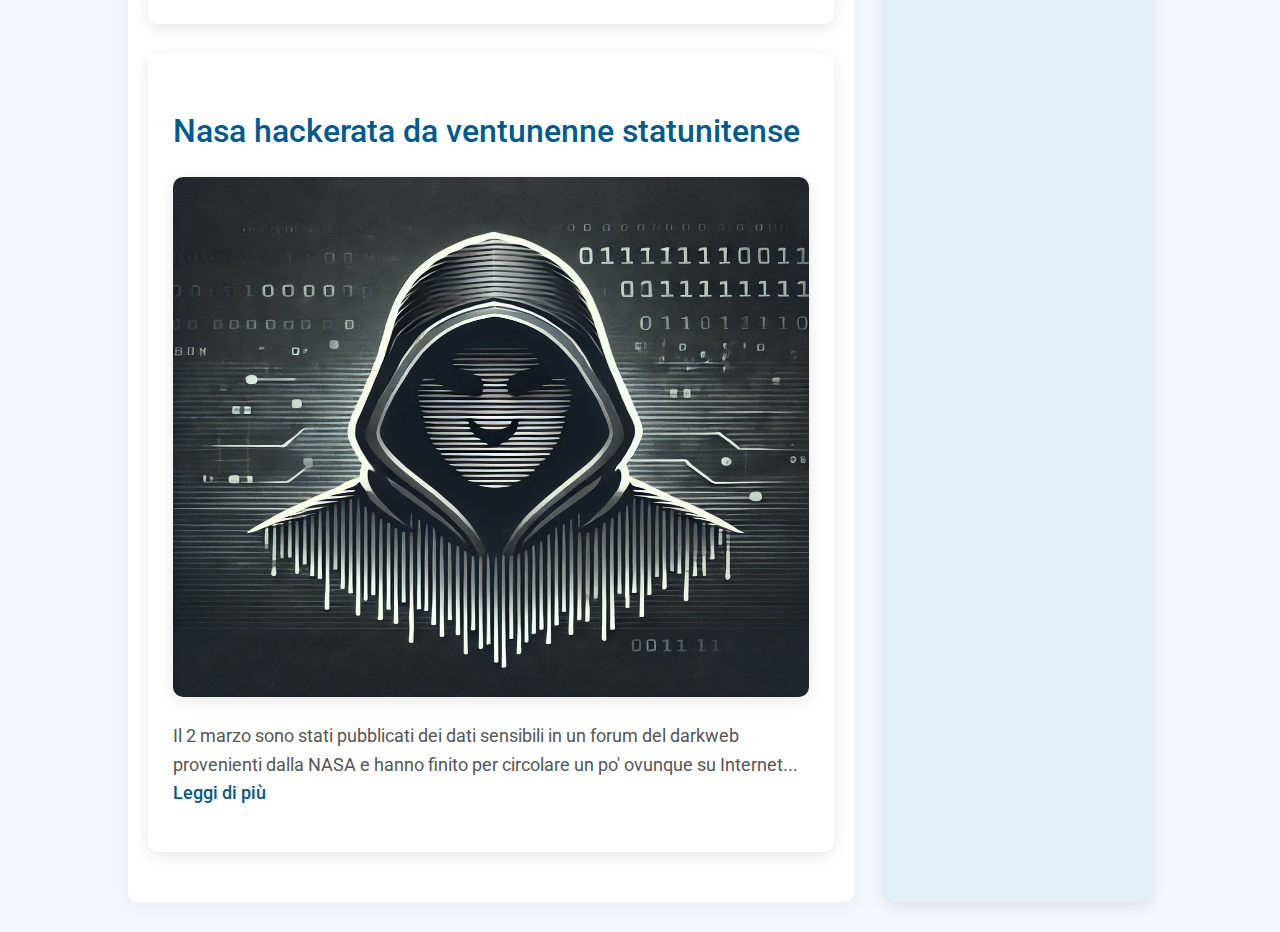
==== commit 02a6121c: "sasso.html" ====
--- a/index.html
+++ b/index.html
@@ -229,7 +229,7 @@
         <div class="news-item">
             <h2><a href="notizia3.html">Nasa hackerata da ventunenne statunitense</a></h2>
             <img src="Hacker.webp" alt="ShadowByte" height="520">
-            <p> 2 marzo sono stati pubblicati dei dati sensibili in un forum del darkweb provenienti dalla NASA e hanno finito per circolare un po' ovunque su Internet...  <a href="notizia3.html">Leggi di più</a></p>
+            <p>Il 2 marzo sono stati pubblicati dei dati sensibili in un forum del darkweb provenienti dalla NASA e hanno finito per circolare un po' ovunque su Internet...  <a href="notizia3.html">Leggi di più</a></p>
         </div>
     </div>
 
